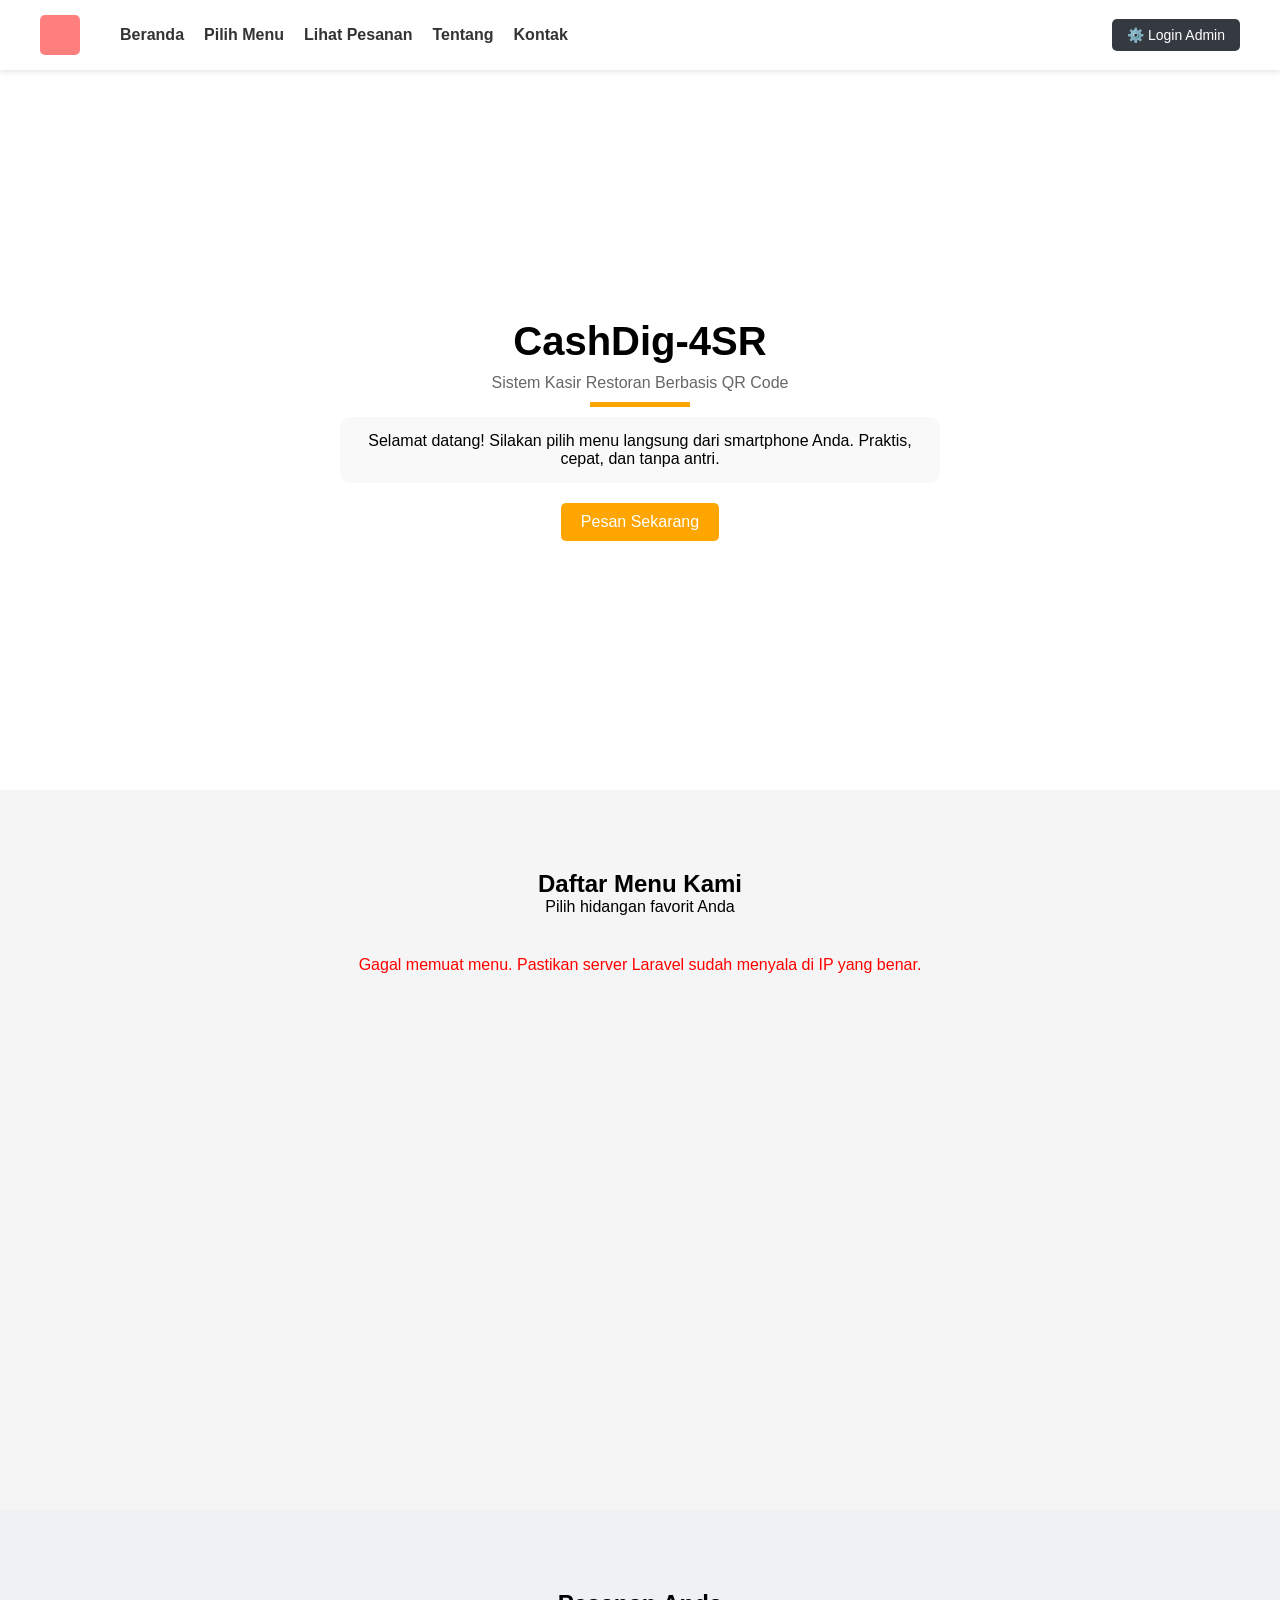
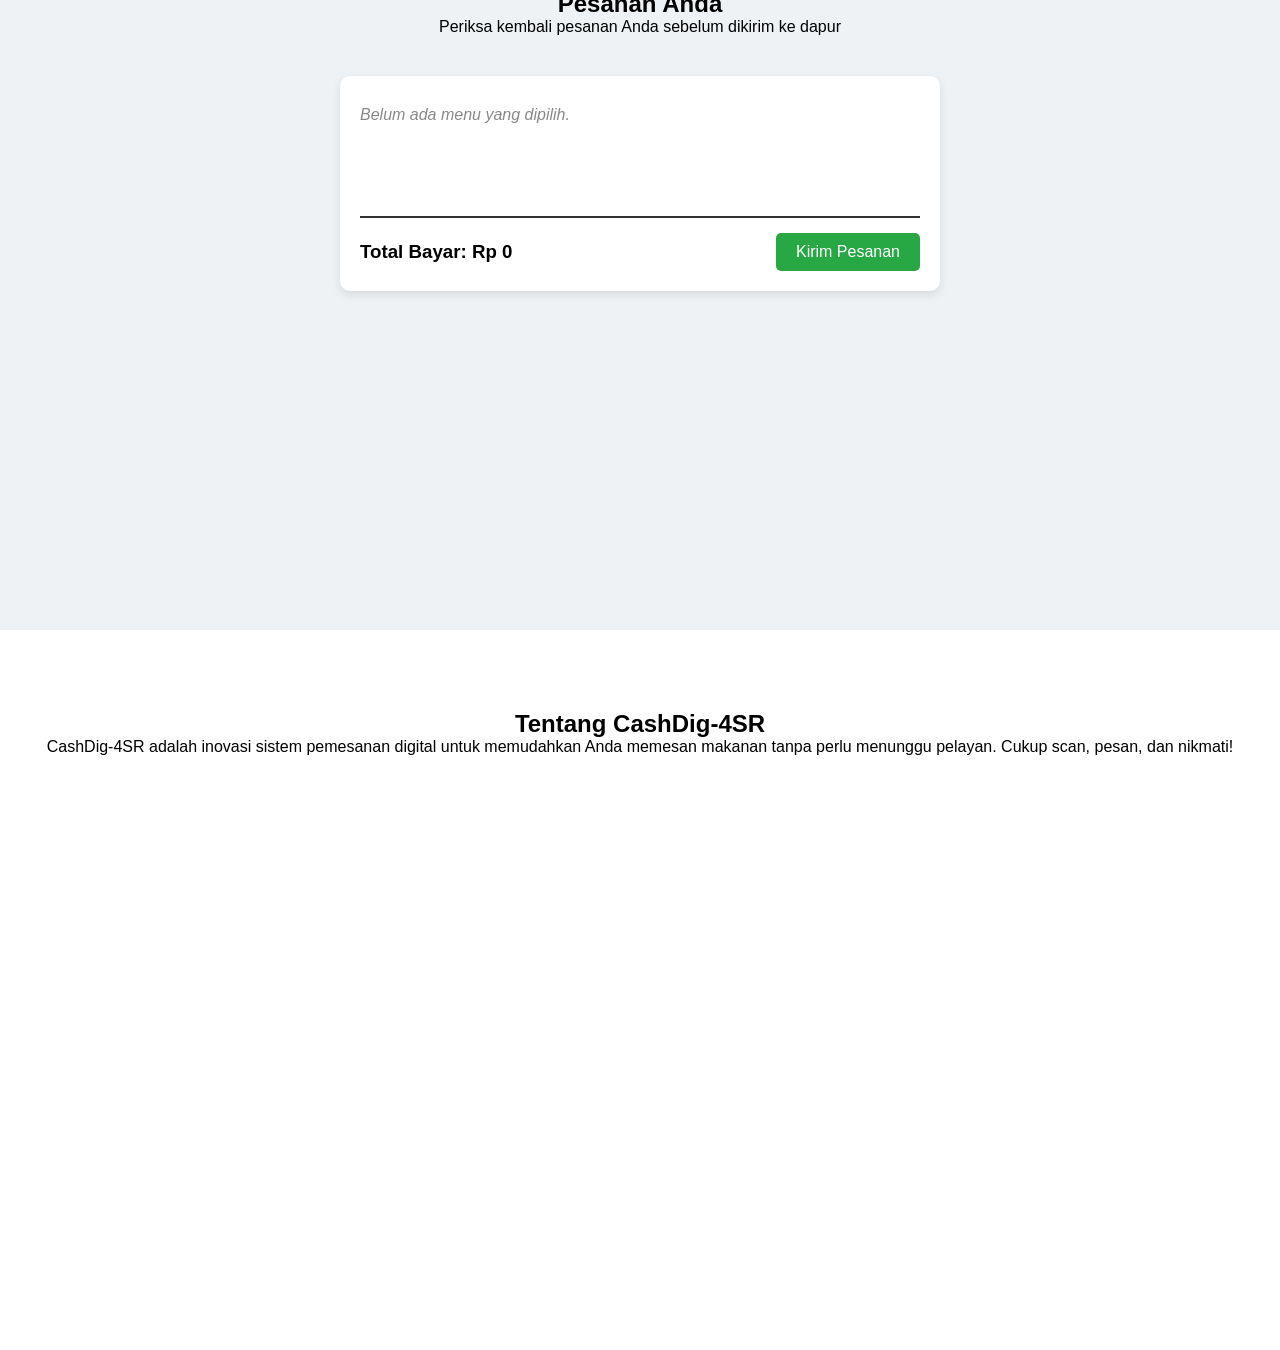
==== index.html @ 6134158d "first commit" ====
<!DOCTYPE html>
<html lang="id">
<head>
    <meta charset="UTF-8">
    <meta name="viewport" content="width=device-width, initial-scale=1.0">
    <title>CashDig-4SR - Pelanggan</title>
    <link rel="stylesheet" href="style.css">
</head>
<body>

    <nav class="navbar">
        <div class="logo"></div>
        
        <ul class="nav-links">
            <li><a href="#beranda" class="active">Beranda</a></li>
            <li><a href="#menu">Pilih Menu</a></li>
            <li><a href="#keranjang">Lihat Pesanan</a></li>
            <li><a href="#tentang">Tentang</a></li>
            <li><a href="tel:+6281234567890">Kontak</a></li> 
        </ul>

        <div class="admin-menu">
            <a href="admin.html" class="btn-admin">⚙️ Login Admin</a>
        </div>
    </nav>

    <section id="beranda" class="hero">
        <div class="content">
            <h1>CashDig-4SR</h1>
            <p class="subtitle">Sistem Kasir Restoran Berbasis QR Code</p>
            <div class="line"></div>
            <p class="desc">
                Selamat datang! Silakan pilih menu langsung dari smartphone Anda. Praktis, cepat, dan tanpa antri.
            </p>
            <a href="#menu" class="btn">Pesan Sekarang</a>
        </div>
    </section>

    <section id="menu" class="menu-section">
    <div class="section-title">
        <h2>Daftar Menu Kami</h2>
        <p>Pilih hidangan favorit Anda</p>
    </div>
    
    <div id="container-menu" class="menu-grid">
        <p style="text-align: center;">Sedang memuat menu...</p>
    </div>
</section>

    <section id="keranjang" class="cart-section">
        <div class="section-title">
            <h2>Pesanan Anda</h2>
            <p>Periksa kembali pesanan Anda sebelum dikirim ke dapur</p>
        </div>
        
        <div class="cart-container">
            <ul id="daftar-pesanan" class="cart-list">
                <li class="empty-cart">Belum ada menu yang dipilih.</li>
            </ul>
            
            <div class="cart-summary">
                <h3>Total Bayar: <span id="total-harga">Rp 0</span></h3>
                <button class="btn btn-checkout" onclick="kirimPesanan()">Kirim Pesanan</button>
            </div>
        </div>
    </section>

    <section id="tentang" class="about-section">
        <h2>Tentang CashDig-4SR</h2>
        <p>CashDig-4SR adalah inovasi sistem pemesanan digital untuk memudahkan Anda memesan makanan tanpa perlu menunggu pelayan. Cukup scan, pesan, dan nikmati!</p>
    </section>

    <script src="script.js"></script>
</body>
</html>
---- style.css ----
* {
    margin: 0;
    padding: 0;
    font-family: Arial, sans-serif;
    box-sizing: border-box;
}

html {
    scroll-behavior: smooth; /* Efek scroll halus saat klik menu navbar */
}

body {
    background: #f5f5f5;
}

/* ================= NAVBAR ================= */
.navbar {
    display: flex;
    justify-content: space-between;
    align-items: center;
    background: #fff;
    padding: 15px 40px;
    box-shadow: 0 2px 5px rgba(0,0,0,0.1);
    position: sticky;
    top: 0;
    z-index: 100;
}

.logo {
    width: 40px;
    height: 40px;
    background: #ff7f7f;
    border-radius: 5px;
}

.navbar ul {
    display: flex;
    list-style: none;
    gap: 20px;
}

.navbar a {
    text-decoration: none;
    color: #333;
    font-weight: bold;
}

.navbar a:hover {
    color: orange;
}

/* ================= SECTION UMUM ================= */
section {
    padding: 80px 40px;
    min-height: 80vh;
}

.section-title {
    text-align: center;
    margin-bottom: 40px;
}

/* ================= BERANDA ================= */
.hero {
    display: flex;
    align-items: center;
    justify-content: center;
    background-color: #fff;
}

.content {
    text-align: center;
    max-width: 600px;
}

.content h1 { font-size: 40px; margin-bottom: 10px; }
.subtitle { color: #666; margin-bottom: 10px; }
.line { width: 100px; height: 5px; background: orange; margin: 10px auto; }
.desc { background: #f9f9f9; padding: 15px; border-radius: 10px; margin-top: 10px; margin-bottom: 20px;}

.btn {
    padding: 10px 20px;
    border: none;
    background: orange;
    color: white;
    border-radius: 5px;
    cursor: pointer;
    text-decoration: none;
    display: inline-block;
    font-size: 16px;
}

/* ================= MENU PESANAN ================= */
.menu-grid {
    display: flex;
    justify-content: center;
    gap: 20px;
    flex-wrap: wrap;
}

.menu-card {
    background: white;
    padding: 20px;
    width: 220px;
    border-radius: 10px;
    text-align: center;
    box-shadow: 0 4px 8px rgba(0,0,0,0.1);
}

.menu-img {
    width: 100%;
    height: 120px;
    border-radius: 8px;
    margin-bottom: 15px;
}

.menu-card h3 { font-size: 18px; margin-bottom: 5px;}
.menu-card p { color: orange; font-weight: bold; margin-bottom: 15px; }

.btn-pesan {
    background: #28a745;
    color: white;
    border: none;
    padding: 8px 15px;
    border-radius: 5px;
    cursor: pointer;
    width: 100%;
}

/* ================= TENTANG ================= */
.about-section {
    background: #fff;
    text-align: center;
}

/* ================= ADMIN STYLES ================= */
.admin-body { background: #eef2f5; }
.login-container {
    background: white; width: 300px; margin: 100px auto; padding: 30px;
    border-radius: 10px; box-shadow: 0 4px 10px rgba(0,0,0,0.1); text-align: center;
}
.login-container input {
    width: 100%; padding: 10px; margin: 10px 0; border: 1px solid #ccc; border-radius: 5px;
}
.admin-nav { background: #343a40; color: white; }
.admin-content { padding: 40px; }
.admin-panel { background: white; padding: 20px; border-radius: 8px; box-shadow: 0 2px 5px rgba(0,0,0,0.1); }
.admin-table { width: 100%; border-collapse: collapse; margin-top: 15px; }
.admin-table th, .admin-table td { border: 1px solid #ddd; padding: 10px; text-align: left; }
.admin-table th { background-color: #f4f4f4; }
.badge { padding: 5px 10px; border-radius: 20px; font-size: 12px; color: white; }
.badge.pending { background: #ffc107; color: black;}
.badge.paid { background: #28a745; }
.btn-konfirmasi { background: #007bff; color: white; border: none; padding: 5px 10px; cursor: pointer; border-radius: 4px; }
.btn-danger { background: #dc3545; color: white; border: none; padding: 5px 10px; cursor: pointer; border-radius: 4px;}
.btn-add { background: #28a745; color: white; border: none; padding: 10px; cursor: pointer; border-radius: 4px;}
.mt-20 { margin-top: 20px; }
.mt-10 { margin-top: 10px; }

/* ================= PENYESUAIAN NAVBAR BARU ================= */
.navbar {
    display: flex;
    justify-content: space-between; /* Membagi ruang untuk 3 elemen: Logo, Menu, Admin */
    align-items: center;
}

.nav-links {
    display: flex;
    list-style: none;
    gap: 20px;
    /* Mendorong menu sedikit ke kiri agar berada di tengah-tengah antara logo dan tombol admin */
    margin-right: auto; 
    margin-left: 40px;
}

/* Gaya untuk Tombol Login Admin */
.btn-admin {
    background-color: #343a40; /* Warna gelap agar terlihat beda dari tombol pelanggan */
    color: white !important;
    padding: 8px 15px;
    border-radius: 5px;
    text-decoration: none;
    font-size: 14px;
    font-weight: normal !important;
    transition: 0.3s;
}

.btn-admin:hover {
    background-color: #555;
    color: orange !important;
}

/* ================= KERANJANG PESANAN ================= */
.cart-section {
    background-color: #eef2f5;
}

.cart-container {
    max-width: 600px;
    margin: 0 auto;
    background: white;
    padding: 20px;
    border-radius: 10px;
    box-shadow: 0 4px 10px rgba(0,0,0,0.1);
}

.cart-list {
    list-style: none;
    margin-bottom: 20px;
    min-height: 100px;
}

.cart-list li {
    display: flex;
    justify-content: space-between;
    align-items: center;
    padding: 10px 0;
    border-bottom: 1px solid #ddd;
    font-size: 16px;
}

.empty-cart {
    text-align: center;
    color: #888;
    font-style: italic;
    border: none !important;
}

.btn-hapus {
    background: #dc3545;
    color: white;
    border: none;
    padding: 5px 10px;
    border-radius: 4px;
    cursor: pointer;
    font-size: 12px;
}

.cart-summary {
    display: flex;
    justify-content: space-between;
    align-items: center;
    border-top: 2px solid #333;
    padding-top: 15px;
}

.btn-checkout {
    background: #28a745; /* Warna hijau */
}
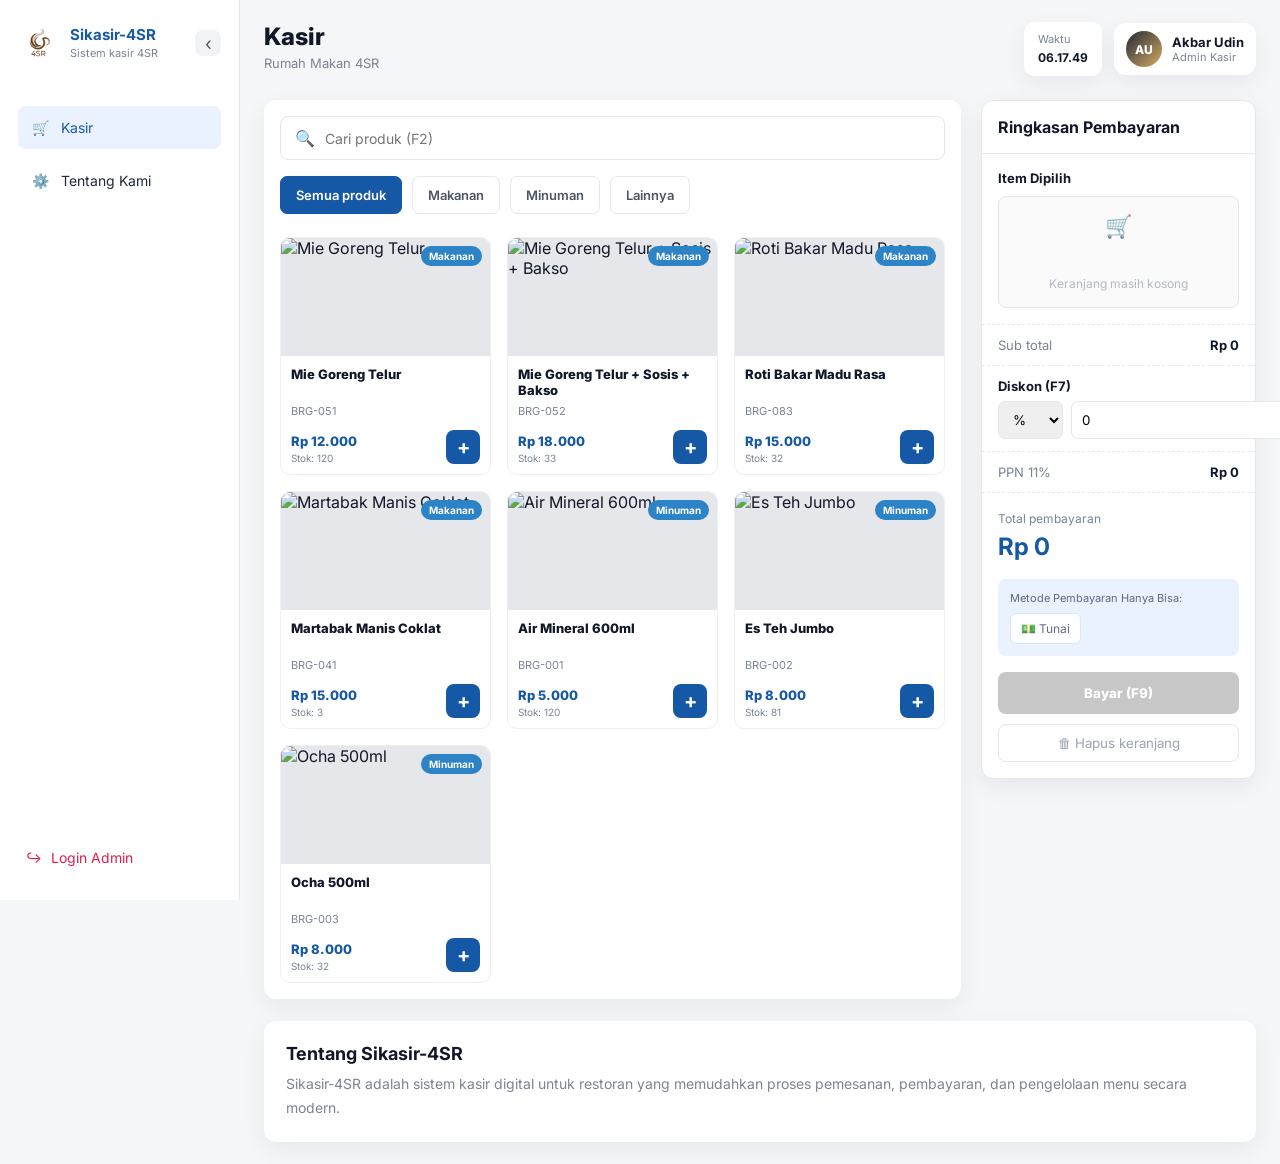
==== commit f4388af6: "push nih" ====
--- a/index.html
+++ b/index.html
@@ -3,72 +3,151 @@
 <head>
     <meta charset="UTF-8">
     <meta name="viewport" content="width=device-width, initial-scale=1.0">
-    <title>CashDig-4SR - Pelanggan</title>
+    <title>Sikasir-4SR - Kasir</title>
     <link rel="stylesheet" href="style.css">
 </head>
-<body>
+<body class="pos-body">
 
-    <nav class="navbar">
-        <div class="logo"></div>
-        
-        <ul class="nav-links">
-            <li><a href="#beranda" class="active">Beranda</a></li>
-            <li><a href="#menu">Pilih Menu</a></li>
-            <li><a href="#keranjang">Lihat Pesanan</a></li>
-            <li><a href="#tentang">Tentang</a></li>
-            <li><a href="tel:+6281234567890">Kontak</a></li> 
-        </ul>
+    <aside class="sidebar">
+        <div>
+            <div class="sidebar-brand">
+                <img src="logo-4sr.png" alt="Logo 4SR" class="brand-logo-img">
 
-        <div class="admin-menu">
-            <a href="admin.html" class="btn-admin">⚙️ Login Admin</a>
+                <div>
+                    <h3>Sikasir-4SR</h3>
+                    <p>Sistem kasir 4SR</p>
+                </div>
+
+                <button class="sidebar-toggle">‹</button>
+            </div>
+
+            <ul class="sidebar-menu">
+                <li>
+                    <a href="#kasir" class="active">
+                        <span>🛒</span>
+                        Kasir
+                    </a>
+                </li>
+                <li>
+                    <a href="#tentang">
+                        <span>⚙️</span>
+                        Tentang Kami
+                    </a>
+                </li>
+            </ul>
         </div>
-    </nav>
 
-    <section id="beranda" class="hero">
-        <div class="content">
-            <h1>CashDig-4SR</h1>
-            <p class="subtitle">Sistem Kasir Restoran Berbasis QR Code</p>
-            <div class="line"></div>
-            <p class="desc">
-                Selamat datang! Silakan pilih menu langsung dari smartphone Anda. Praktis, cepat, dan tanpa antri.
+        <a href="admin.html" class="logout-link">
+            <span>↪</span>
+            Login Admin
+        </a>
+    </aside>
+
+    <main class="main-content" id="kasir">
+        <header class="top-header">
+            <div>
+                <h1>Kasir</h1>
+                <p>Rumah Makan 4SR</p>
+            </div>
+
+            <div class="header-actions">
+                <div class="time-card">
+                    <span>Waktu</span>
+                    <strong id="jam-sekarang">--:--:--</strong>
+                </div>
+
+                <div class="user-card">
+                    <div class="avatar">AU</div>
+                    <div>
+                        <h4>Akbar Udin</h4>
+                        <p>Admin Kasir</p>
+                    </div>
+                </div>
+            </div>
+        </header>
+
+        <section class="pos-layout">
+            <div class="product-area">
+                <div class="search-box">
+                    <span>🔍</span>
+                    <input type="text" id="search-menu" placeholder="Cari produk (F2)">
+                </div>
+
+                <div class="category-tabs">
+                    <button class="category-btn active" onclick="filterKategori('semua', this)">Semua produk</button>
+                    <button class="category-btn" onclick="filterKategori('makanan', this)">Makanan</button>
+                    <button class="category-btn" onclick="filterKategori('minuman', this)">Minuman</button>
+                    <button class="category-btn" onclick="filterKategori('lainnya', this)">Lainnya</button>
+                </div>
+
+                <div id="container-menu" class="product-grid">
+                    <p class="loading-text">Sedang memuat menu...</p>
+                </div>
+            </div>
+
+            <aside class="payment-summary">
+                <h2>Ringkasan Pembayaran</h2>
+
+                <div class="summary-section">
+                    <h4>Item Dipilih</h4>
+
+                    <div id="empty-cart-box" class="empty-cart-box">
+                        <span>🛒</span>
+                        <p>Keranjang masih kosong</p>
+                    </div>
+
+                    <ul id="daftar-pesanan" class="cart-list"></ul>
+                </div>
+
+                <div class="summary-row">
+                    <span>Sub total</span>
+                    <strong id="subtotal-harga">Rp 0</strong>
+                </div>
+
+                <div class="discount-box">
+                    <label>Diskon (F7)</label>
+                    <div>
+                        <select id="tipe-diskon" onchange="updateTampilanKeranjang()">
+                            <option value="persen">%</option>
+                            <option value="rupiah">Rp</option>
+                        </select>
+                        <input type="number" id="nilai-diskon" value="0" min="0" oninput="updateTampilanKeranjang()">
+                    </div>
+                </div>
+
+                <div class="summary-row">
+                    <span>PPN 11%</span>
+                    <strong id="ppn-harga">Rp 0</strong>
+                </div>
+
+                <div class="total-box">
+                    <span>Total pembayaran</span>
+                    <strong id="total-harga">Rp 0</strong>
+                </div>
+
+                <div class="payment-method">
+                    <p>Metode Pembayaran Hanya Bisa:</p>
+                    <button>💵 Tunai</button>
+                </div>
+
+                <button class="pay-button" id="btn-bayar" onclick="kirimPesanan()" disabled>
+                    Bayar (F9)
+                </button>
+
+                <button class="clear-button" onclick="kosongkanKeranjang()">
+                    🗑 Hapus keranjang
+                </button>
+            </aside>
+        </section>
+
+        <section id="tentang" class="about-pos">
+            <h2>Tentang Sikasir-4SR</h2>
+            <p>
+                Sikasir-4SR adalah sistem kasir digital untuk restoran yang memudahkan proses pemesanan,
+                pembayaran, dan pengelolaan menu secara modern.
             </p>
-            <a href="#menu" class="btn">Pesan Sekarang</a>
-        </div>
-    </section>
-
-    <section id="menu" class="menu-section">
-    <div class="section-title">
-        <h2>Daftar Menu Kami</h2>
-        <p>Pilih hidangan favorit Anda</p>
-    </div>
-    
-    <div id="container-menu" class="menu-grid">
-        <p style="text-align: center;">Sedang memuat menu...</p>
-    </div>
-</section>
-
-    <section id="keranjang" class="cart-section">
-        <div class="section-title">
-            <h2>Pesanan Anda</h2>
-            <p>Periksa kembali pesanan Anda sebelum dikirim ke dapur</p>
-        </div>
-        
-        <div class="cart-container">
-            <ul id="daftar-pesanan" class="cart-list">
-                <li class="empty-cart">Belum ada menu yang dipilih.</li>
-            </ul>
-            
-            <div class="cart-summary">
-                <h3>Total Bayar: <span id="total-harga">Rp 0</span></h3>
-                <button class="btn btn-checkout" onclick="kirimPesanan()">Kirim Pesanan</button>
-            </div>
-        </div>
-    </section>
-
-    <section id="tentang" class="about-section">
-        <h2>Tentang CashDig-4SR</h2>
-        <p>CashDig-4SR adalah inovasi sistem pemesanan digital untuk memudahkan Anda memesan makanan tanpa perlu menunggu pelayan. Cukup scan, pesan, dan nikmati!</p>
-    </section>
+        </section>
+    </main>
 
     <script src="script.js"></script>
 </body>
--- a/style.css
+++ b/style.css
@@ -1,249 +1,822 @@
+@import url('https://fonts.googleapis.com/css2?family=Inter:wght@400;500;600;700;800&display=swap');
+
+:root {
+    --blue: #1559a6;
+    --blue-dark: #0f4583;
+    --blue-soft: #eaf2ff;
+    --bg: #f5f6f8;
+    --white: #ffffff;
+    --text: #111827;
+    --muted: #7b8494;
+    --border: #e5e7eb;
+    --danger: #e11d48;
+    --success: #16a34a;
+    --shadow: 0 8px 24px rgba(15, 23, 42, 0.06);
+    --radius: 12px;
+}
+
 * {
     margin: 0;
     padding: 0;
-    font-family: Arial, sans-serif;
     box-sizing: border-box;
-}
-
-html {
-    scroll-behavior: smooth; /* Efek scroll halus saat klik menu navbar */
+    font-family: 'Inter', sans-serif;
 }
 
 body {
-    background: #f5f5f5;
-}
-
-/* ================= NAVBAR ================= */
-.navbar {
+    background: var(--bg);
+    color: var(--text);
+}
+
+.pos-body,
+.admin-body {
+    display: flex;
+    min-height: 100vh;
+    background: var(--bg);
+}
+
+/* SIDEBAR */
+
+.sidebar {
+    width: 240px;
+    min-height: 100vh;
+    background: var(--white);
+    border-right: 1px solid var(--border);
+    padding: 22px 18px;
+    display: flex;
+    flex-direction: column;
+    justify-content: space-between;
+    position: fixed;
+    left: 0;
+    top: 0;
+}
+
+.sidebar-brand {
+    display: flex;
+    align-items: center;
+    gap: 10px;
+    position: relative;
+    margin-bottom: 42px;
+}
+
+.brand-logo-img {
+    width: 42px;
+    height: 42px;
+    object-fit: contain;
+    flex-shrink: 0;
+    display: block;
+}
+
+.login-brand-img {
+    width: 100px;
+    height: 100px;
+    object-fit: contain;
+}
+
+.sidebar-brand h3 {
+    font-size: 15px;
+    color: var(--blue);
+    line-height: 1.2;
+}
+
+.sidebar-brand p {
+    font-size: 11px;
+    color: var(--muted);
+    margin-top: 2px;
+}
+
+.sidebar-toggle {
+    margin-left: auto;
+    width: 26px;
+    height: 26px;
+    border: none;
+    border-radius: 8px;
+    background: #f1f3f6;
+    color: #555;
+    cursor: pointer;
+    font-size: 18px;
+}
+
+.sidebar-menu {
+    list-style: none;
+}
+
+.sidebar-menu li {
+    margin-bottom: 10px;
+}
+
+.sidebar-menu a {
+    text-decoration: none;
+    color: #1f2937;
+    display: flex;
+    align-items: center;
+    gap: 12px;
+    padding: 13px 14px;
+    border-radius: 8px;
+    font-size: 14px;
+    transition: 0.2s ease;
+}
+
+.sidebar-menu a:hover,
+.sidebar-menu a.active {
+    background: var(--blue-soft);
+    color: var(--blue);
+}
+
+.logout-link,
+.logout-button {
+    color: var(--danger);
+    text-decoration: none;
+    background: none;
+    border: none;
+    display: flex;
+    align-items: center;
+    gap: 9px;
+    font-size: 14px;
+    cursor: pointer;
+    padding: 12px 8px;
+}
+
+/* MAIN CONTENT */
+
+.main-content {
+    margin-left: 240px;
+    width: calc(100% - 240px);
+    padding: 22px 24px;
+}
+
+.top-header {
+    display: flex;
+    justify-content: space-between;
+    align-items: flex-start;
+    margin-bottom: 24px;
+}
+
+.top-header h1 {
+    font-size: 24px;
+    font-weight: 800;
+    margin-bottom: 4px;
+}
+
+.top-header p {
+    color: var(--muted);
+    font-size: 13px;
+}
+
+.header-actions {
+    display: flex;
+    align-items: center;
+    gap: 12px;
+}
+
+.time-card {
+    background: var(--white);
+    padding: 10px 14px;
+    border-radius: 10px;
+    box-shadow: var(--shadow);
+    min-width: 76px;
+}
+
+.time-card span {
+    display: block;
+    font-size: 11px;
+    color: var(--muted);
+}
+
+.time-card strong {
+    font-size: 12px;
+}
+
+.user-card {
+    background: var(--white);
+    padding: 8px 12px;
+    border-radius: 12px;
+    display: flex;
+    align-items: center;
+    gap: 10px;
+    box-shadow: var(--shadow);
+}
+
+.avatar {
+    width: 36px;
+    height: 36px;
+    border-radius: 50%;
+    background: linear-gradient(135deg, #1f2937, #d7aa62);
+    color: white;
+    display: grid;
+    place-items: center;
+    font-size: 12px;
+    font-weight: 800;
+}
+
+.user-card h4 {
+    font-size: 13px;
+}
+
+.user-card p {
+    font-size: 11px;
+}
+
+/* POS CONTENT */
+
+.pos-layout {
+    display: grid;
+    grid-template-columns: 1fr 275px;
+    gap: 20px;
+    align-items: start;
+}
+
+.product-area {
+    background: var(--white);
+    border-radius: 12px;
+    padding: 16px;
+    box-shadow: var(--shadow);
+}
+
+.search-box {
+    height: 44px;
+    border: 1px solid var(--border);
+    border-radius: 8px;
+    display: flex;
+    align-items: center;
+    gap: 10px;
+    padding: 0 14px;
+    margin-bottom: 16px;
+    background: white;
+}
+
+.search-box input {
+    border: none;
+    outline: none;
+    width: 100%;
+    font-size: 14px;
+}
+
+.category-tabs {
+    display: flex;
+    gap: 10px;
+    margin-bottom: 20px;
+    overflow-x: auto;
+    padding-bottom: 3px;
+}
+
+.category-btn {
+    border: 1px solid var(--border);
+    background: white;
+    padding: 10px 15px;
+    border-radius: 7px;
+    cursor: pointer;
+    color: #4b5563;
+    font-size: 13px;
+    font-weight: 600;
+    white-space: nowrap;
+}
+
+.category-btn.active,
+.category-btn:hover {
+    background: var(--blue);
+    border-color: var(--blue);
+    color: white;
+}
+
+.product-grid {
+    display: grid;
+    grid-template-columns: repeat(auto-fill, minmax(155px, 1fr));
+    gap: 16px;
+}
+
+.product-card {
+    background: white;
+    border: 1px solid #eef0f3;
+    border-radius: 10px;
+    overflow: hidden;
+    transition: 0.2s ease;
+}
+
+.product-card:hover {
+    box-shadow: 0 10px 22px rgba(15, 23, 42, 0.08);
+    transform: translateY(-2px);
+}
+
+.product-image {
+    height: 118px;
+    position: relative;
+    overflow: hidden;
+    background: #e5e7eb;
+}
+
+.product-image img {
+    width: 100%;
+    height: 100%;
+    object-fit: cover;
+}
+
+.product-badge {
+    position: absolute;
+    right: 8px;
+    top: 8px;
+    background: #2c83c5;
+    color: white;
+    padding: 4px 8px;
+    border-radius: 999px;
+    font-size: 10px;
+    font-weight: 700;
+}
+
+.product-info {
+    padding: 10px;
+}
+
+.product-info h3 {
+    font-size: 13px;
+    font-weight: 800;
+    min-height: 34px;
+    margin-bottom: 4px;
+}
+
+.product-code {
+    color: var(--muted);
+    font-size: 11px;
+    margin-bottom: 12px;
+}
+
+.product-bottom {
+    display: flex;
+    align-items: flex-end;
+    justify-content: space-between;
+    gap: 10px;
+}
+
+.product-price {
+    color: var(--blue);
+    font-weight: 800;
+    font-size: 13px;
+}
+
+.product-stock {
+    color: var(--muted);
+    font-size: 10px;
+    margin-top: 3px;
+}
+
+.add-button {
+    width: 34px;
+    height: 34px;
+    border: none;
+    background: var(--blue);
+    color: white;
+    border-radius: 8px;
+    cursor: pointer;
+    font-size: 20px;
+    font-weight: 700;
+}
+
+.add-button:hover {
+    background: var(--blue-dark);
+}
+
+.loading-text {
+    grid-column: 1 / -1;
+    text-align: center;
+    color: var(--muted);
+    padding: 30px 0;
+}
+
+/* PAYMENT SUMMARY */
+
+.payment-summary {
+    background: var(--white);
+    border-radius: 12px;
+    box-shadow: var(--shadow);
+    border: 1px solid var(--border);
+    position: sticky;
+    top: 22px;
+}
+
+.payment-summary h2 {
+    font-size: 16px;
+    padding: 16px;
+    border-bottom: 1px solid var(--border);
+}
+
+.summary-section {
+    padding: 16px;
+}
+
+.summary-section h4 {
+    font-size: 13px;
+    margin-bottom: 10px;
+}
+
+.empty-cart-box {
+    height: 112px;
+    border: 1px solid var(--border);
+    background: #fafafa;
+    border-radius: 8px;
+    display: grid;
+    place-items: center;
+    text-align: center;
+    color: #b4bac4;
+    font-size: 12px;
+}
+
+.empty-cart-box span {
+    display: block;
+    font-size: 22px;
+    margin-bottom: 4px;
+}
+
+.cart-list {
+    list-style: none;
+    display: none;
+}
+
+.cart-list.active {
+    display: block;
+}
+
+.cart-list li {
+    padding: 10px 0;
+    border-bottom: 1px dashed var(--border);
+    display: grid;
+    grid-template-columns: 1fr auto;
+    gap: 8px;
+    font-size: 12px;
+}
+
+.cart-item-name {
+    font-weight: 700;
+}
+
+.cart-item-price {
+    color: var(--blue);
+    font-weight: 800;
+}
+
+.btn-hapus {
+    border: none;
+    background: #fee2e2;
+    color: var(--danger);
+    padding: 5px 8px;
+    border-radius: 6px;
+    cursor: pointer;
+    margin-top: 5px;
+    font-size: 11px;
+}
+
+.summary-row {
+    padding: 12px 16px;
+    border-top: 1px dashed var(--border);
     display: flex;
     justify-content: space-between;
     align-items: center;
-    background: #fff;
-    padding: 15px 40px;
-    box-shadow: 0 2px 5px rgba(0,0,0,0.1);
-    position: sticky;
-    top: 0;
-    z-index: 100;
-}
-
-.logo {
-    width: 40px;
-    height: 40px;
-    background: #ff7f7f;
-    border-radius: 5px;
-}
-
-.navbar ul {
-    display: flex;
-    list-style: none;
-    gap: 20px;
-}
-
-.navbar a {
-    text-decoration: none;
-    color: #333;
-    font-weight: bold;
-}
-
-.navbar a:hover {
-    color: orange;
-}
-
-/* ================= SECTION UMUM ================= */
-section {
-    padding: 80px 40px;
-    min-height: 80vh;
-}
-
-.section-title {
+    font-size: 13px;
+}
+
+.summary-row span {
+    color: var(--muted);
+}
+
+.discount-box {
+    padding: 12px 16px;
+    border-top: 1px dashed var(--border);
+}
+
+.discount-box label {
+    display: block;
+    font-size: 13px;
+    font-weight: 700;
+    margin-bottom: 7px;
+}
+
+.discount-box div {
+    display: grid;
+    grid-template-columns: 65px 1fr;
+    gap: 8px;
+}
+
+.discount-box select,
+.discount-box input {
+    height: 38px;
+    border: 1px solid var(--border);
+    border-radius: 7px;
+    padding: 0 10px;
+    outline: none;
+}
+
+.total-box {
+    padding: 18px 16px;
+    border-top: 1px dashed var(--border);
+}
+
+.total-box span {
+    display: block;
+    color: var(--muted);
+    font-size: 12px;
+    margin-bottom: 6px;
+}
+
+.total-box strong {
+    color: var(--blue);
+    font-size: 24px;
+}
+
+.payment-method {
+    margin: 0 16px 16px;
+    background: var(--blue-soft);
+    border-radius: 8px;
+    padding: 12px;
+}
+
+.payment-method p {
+    color: #5b6b80;
+    font-size: 11px;
+    margin-bottom: 8px;
+}
+
+.payment-method button {
+    border: 1px solid #d8e7ff;
+    background: white;
+    border-radius: 6px;
+    padding: 7px 10px;
+    color: #607084;
+    font-size: 12px;
+}
+
+.pay-button {
+    width: calc(100% - 32px);
+    margin: 0 16px 10px;
+    height: 42px;
+    border: none;
+    border-radius: 8px;
+    background: var(--blue);
+    color: white;
+    font-weight: 800;
+    cursor: pointer;
+}
+
+.pay-button:disabled {
+    background: #c7c7c7;
+    cursor: not-allowed;
+}
+
+.clear-button {
+    width: calc(100% - 32px);
+    margin: 0 16px 16px;
+    height: 38px;
+    border: 1px solid var(--border);
+    border-radius: 8px;
+    background: white;
+    color: #9ca3af;
+    cursor: pointer;
+}
+
+/* ABOUT */
+
+.about-pos {
+    margin-top: 22px;
+    background: var(--white);
+    border-radius: 12px;
+    box-shadow: var(--shadow);
+    padding: 22px;
+}
+
+.about-pos h2 {
+    font-size: 18px;
+    margin-bottom: 8px;
+}
+
+.about-pos p {
+    color: var(--muted);
+    font-size: 14px;
+    line-height: 1.7;
+}
+
+/* ADMIN */
+
+.login-container {
+    width: min(92%, 400px);
+    margin: 90px auto;
+    padding: 34px;
+    background: white;
+    border-radius: 16px;
+    box-shadow: var(--shadow);
     text-align: center;
-    margin-bottom: 40px;
-}
-
-/* ================= BERANDA ================= */
-.hero {
-    display: flex;
-    align-items: center;
+}
+
+.login-logo {
+    display: flex;
     justify-content: center;
-    background-color: #fff;
-}
-
-.content {
-    text-align: center;
-    max-width: 600px;
-}
-
-.content h1 { font-size: 40px; margin-bottom: 10px; }
-.subtitle { color: #666; margin-bottom: 10px; }
-.line { width: 100px; height: 5px; background: orange; margin: 10px auto; }
-.desc { background: #f9f9f9; padding: 15px; border-radius: 10px; margin-top: 10px; margin-bottom: 20px;}
-
-.btn {
-    padding: 10px 20px;
+    margin-bottom: 16px;
+}
+
+.login-container h2 {
+    margin-bottom: 6px;
+}
+
+.login-subtitle {
+    color: var(--muted);
+    font-size: 13px;
+    margin-bottom: 22px;
+}
+
+.login-container input {
+    width: 100%;
+    height: 42px;
+    border: 1px solid var(--border);
+    border-radius: 8px;
+    margin-bottom: 12px;
+    padding: 0 12px;
+    outline: none;
+}
+
+.login-container input:focus {
+    border-color: var(--blue);
+}
+
+.login-error {
+    color: var(--danger);
+    display: none;
+    margin-top: 12px;
+    font-size: 13px;
+}
+
+.primary-button,
+.danger-button,
+.btn-konfirmasi {
     border: none;
-    background: orange;
+    padding: 10px 14px;
+    border-radius: 8px;
+    font-weight: 700;
+    cursor: pointer;
+}
+
+.primary-button {
+    background: var(--blue);
     color: white;
-    border-radius: 5px;
-    cursor: pointer;
-    text-decoration: none;
-    display: inline-block;
-    font-size: 16px;
-}
-
-/* ================= MENU PESANAN ================= */
-.menu-grid {
-    display: flex;
-    justify-content: center;
-    gap: 20px;
-    flex-wrap: wrap;
-}
-
-.menu-card {
+}
+
+.primary-button.full {
+    width: 100%;
+}
+
+.danger-button {
+    background: var(--danger);
+    color: white;
+}
+
+.btn-konfirmasi {
+    background: var(--success);
+    color: white;
+}
+
+.admin-panel {
     background: white;
+    border-radius: 12px;
+    box-shadow: var(--shadow);
     padding: 20px;
-    width: 220px;
-    border-radius: 10px;
-    text-align: center;
-    box-shadow: 0 4px 8px rgba(0,0,0,0.1);
-}
-
-.menu-img {
-    width: 100%;
-    height: 120px;
-    border-radius: 8px;
-    margin-bottom: 15px;
-}
-
-.menu-card h3 { font-size: 18px; margin-bottom: 5px;}
-.menu-card p { color: orange; font-weight: bold; margin-bottom: 15px; }
-
-.btn-pesan {
-    background: #28a745;
-    color: white;
-    border: none;
-    padding: 8px 15px;
-    border-radius: 5px;
-    cursor: pointer;
-    width: 100%;
-}
-
-/* ================= TENTANG ================= */
-.about-section {
-    background: #fff;
-    text-align: center;
-}
-
-/* ================= ADMIN STYLES ================= */
-.admin-body { background: #eef2f5; }
-.login-container {
-    background: white; width: 300px; margin: 100px auto; padding: 30px;
-    border-radius: 10px; box-shadow: 0 4px 10px rgba(0,0,0,0.1); text-align: center;
-}
-.login-container input {
-    width: 100%; padding: 10px; margin: 10px 0; border: 1px solid #ccc; border-radius: 5px;
-}
-.admin-nav { background: #343a40; color: white; }
-.admin-content { padding: 40px; }
-.admin-panel { background: white; padding: 20px; border-radius: 8px; box-shadow: 0 2px 5px rgba(0,0,0,0.1); }
-.admin-table { width: 100%; border-collapse: collapse; margin-top: 15px; }
-.admin-table th, .admin-table td { border: 1px solid #ddd; padding: 10px; text-align: left; }
-.admin-table th { background-color: #f4f4f4; }
-.badge { padding: 5px 10px; border-radius: 20px; font-size: 12px; color: white; }
-.badge.pending { background: #ffc107; color: black;}
-.badge.paid { background: #28a745; }
-.btn-konfirmasi { background: #007bff; color: white; border: none; padding: 5px 10px; cursor: pointer; border-radius: 4px; }
-.btn-danger { background: #dc3545; color: white; border: none; padding: 5px 10px; cursor: pointer; border-radius: 4px;}
-.btn-add { background: #28a745; color: white; border: none; padding: 10px; cursor: pointer; border-radius: 4px;}
-.mt-20 { margin-top: 20px; }
-.mt-10 { margin-top: 10px; }
-
-/* ================= PENYESUAIAN NAVBAR BARU ================= */
-.navbar {
-    display: flex;
-    justify-content: space-between; /* Membagi ruang untuk 3 elemen: Logo, Menu, Admin */
-    align-items: center;
-}
-
-.nav-links {
-    display: flex;
-    list-style: none;
-    gap: 20px;
-    /* Mendorong menu sedikit ke kiri agar berada di tengah-tengah antara logo dan tombol admin */
-    margin-right: auto; 
-    margin-left: 40px;
-}
-
-/* Gaya untuk Tombol Login Admin */
-.btn-admin {
-    background-color: #343a40; /* Warna gelap agar terlihat beda dari tombol pelanggan */
-    color: white !important;
-    padding: 8px 15px;
-    border-radius: 5px;
-    text-decoration: none;
-    font-size: 14px;
-    font-weight: normal !important;
-    transition: 0.3s;
-}
-
-.btn-admin:hover {
-    background-color: #555;
-    color: orange !important;
-}
-
-/* ================= KERANJANG PESANAN ================= */
-.cart-section {
-    background-color: #eef2f5;
-}
-
-.cart-container {
-    max-width: 600px;
-    margin: 0 auto;
-    background: white;
-    padding: 20px;
-    border-radius: 10px;
-    box-shadow: 0 4px 10px rgba(0,0,0,0.1);
-}
-
-.cart-list {
-    list-style: none;
-    margin-bottom: 20px;
-    min-height: 100px;
-}
-
-.cart-list li {
+    margin-bottom: 22px;
+}
+
+.panel-header {
     display: flex;
     justify-content: space-between;
     align-items: center;
-    padding: 10px 0;
-    border-bottom: 1px solid #ddd;
-    font-size: 16px;
-}
-
-.empty-cart {
-    text-align: center;
-    color: #888;
-    font-style: italic;
-    border: none !important;
-}
-
-.btn-hapus {
-    background: #dc3545;
-    color: white;
-    border: none;
+    gap: 16px;
+    margin-bottom: 16px;
+}
+
+.panel-header h2 {
+    font-size: 18px;
+}
+
+.panel-header p {
+    color: var(--muted);
+    font-size: 13px;
+    margin-top: 4px;
+}
+
+.table-wrapper {
+    overflow-x: auto;
+}
+
+.admin-table {
+    width: 100%;
+    border-collapse: collapse;
+}
+
+.admin-table th,
+.admin-table td {
+    padding: 14px 12px;
+    text-align: left;
+    border-bottom: 1px solid var(--border);
+    font-size: 13px;
+}
+
+.admin-table th {
+    background: #f8fafc;
+    font-weight: 800;
+}
+
+.table-empty {
+    text-align: center !important;
+    color: var(--muted);
+}
+
+.badge {
+    display: inline-block;
     padding: 5px 10px;
-    border-radius: 4px;
-    cursor: pointer;
-    font-size: 12px;
-}
-
-.cart-summary {
-    display: flex;
-    justify-content: space-between;
-    align-items: center;
-    border-top: 2px solid #333;
-    padding-top: 15px;
-}
-
-.btn-checkout {
-    background: #28a745; /* Warna hijau */
+    border-radius: 999px;
+    font-size: 11px;
+    font-weight: 800;
+}
+
+.badge.pending {
+    background: #fef3c7;
+    color: #92400e;
+}
+
+.badge.completed,
+.badge.paid {
+    background: #dcfce7;
+    color: #166534;
+}
+
+/* RESPONSIVE */
+
+@media (max-width: 1100px) {
+    .pos-layout {
+        grid-template-columns: 1fr;
+    }
+
+    .payment-summary {
+        position: static;
+    }
+}
+
+@media (max-width: 820px) {
+    .pos-body,
+    .admin-body {
+        display: block;
+    }
+
+    .sidebar {
+        position: static;
+        width: 100%;
+        min-height: auto;
+        flex-direction: row;
+        align-items: center;
+        padding: 14px;
+    }
+
+    .sidebar-brand {
+        margin-bottom: 0;
+    }
+
+    .sidebar-menu {
+        display: none;
+    }
+
+    .main-content {
+        margin-left: 0;
+        width: 100%;
+        padding: 16px;
+    }
+
+    .top-header {
+        flex-direction: column;
+        gap: 14px;
+    }
+
+    .header-actions {
+        width: 100%;
+        justify-content: space-between;
+    }
+
+    .product-grid {
+        grid-template-columns: repeat(auto-fill, minmax(140px, 1fr));
+    }
+}
+
+@media (max-width: 520px) {
+    .product-grid {
+        grid-template-columns: repeat(2, 1fr);
+    }
+
+    .product-image {
+        height: 95px;
+    }
+
+    .header-actions {
+        flex-direction: column;
+        align-items: stretch;
+    }
+
+    .user-card,
+    .time-card {
+        width: 100%;
+    }
+
+    .payment-summary {
+        width: 100%;
+    }
 }
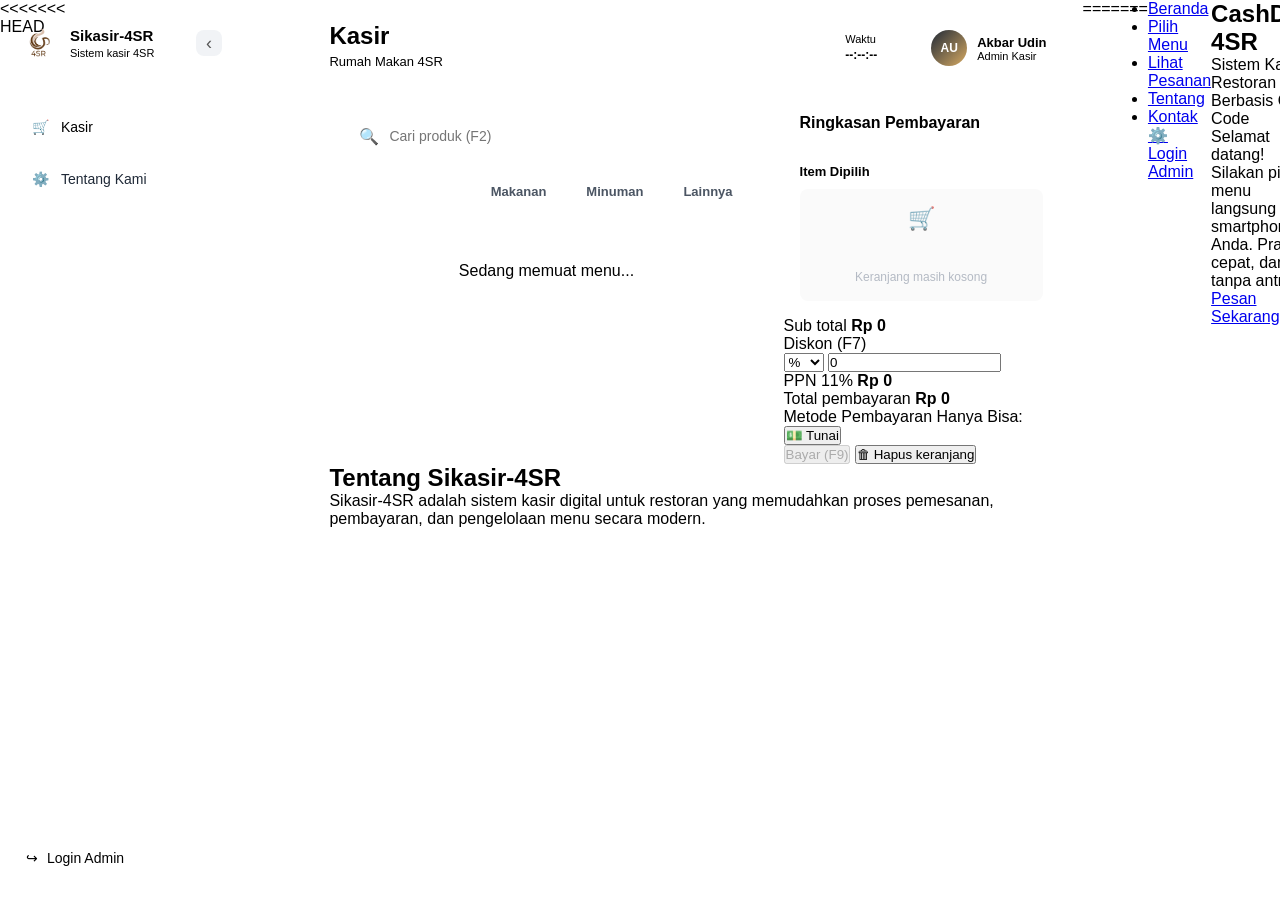
==== commit fd677669: "Resolve merge conflict" ====
--- a/index.html
+++ b/index.html
@@ -3,6 +3,7 @@
 <head>
     <meta charset="UTF-8">
     <meta name="viewport" content="width=device-width, initial-scale=1.0">
+<<<<<<< HEAD
     <title>Sikasir-4SR - Kasir</title>
     <link rel="stylesheet" href="style.css">
 </head>
@@ -148,6 +149,74 @@
             </p>
         </section>
     </main>
+=======
+    <title>CashDig-4SR - Pelanggan</title>
+    <link rel="stylesheet" href="style.css">
+</head>
+<body>
+
+    <nav class="navbar">
+        <div class="logo"></div>
+        
+        <ul class="nav-links">
+            <li><a href="#beranda" class="active">Beranda</a></li>
+            <li><a href="#menu">Pilih Menu</a></li>
+            <li><a href="#keranjang">Lihat Pesanan</a></li>
+            <li><a href="#tentang">Tentang</a></li>
+            <li><a href="tel:+6281234567890">Kontak</a></li> 
+        </ul>
+
+        <div class="admin-menu">
+            <a href="admin.html" class="btn-admin">⚙️ Login Admin</a>
+        </div>
+    </nav>
+
+    <section id="beranda" class="hero">
+        <div class="content">
+            <h1>CashDig-4SR</h1>
+            <p class="subtitle">Sistem Kasir Restoran Berbasis QR Code</p>
+            <div class="line"></div>
+            <p class="desc">
+                Selamat datang! Silakan pilih menu langsung dari smartphone Anda. Praktis, cepat, dan tanpa antri.
+            </p>
+            <a href="#menu" class="btn">Pesan Sekarang</a>
+        </div>
+    </section>
+
+    <section id="menu" class="menu-section">
+    <div class="section-title">
+        <h2>Daftar Menu Kami</h2>
+        <p>Pilih hidangan favorit Anda</p>
+    </div>
+    
+    <div id="container-menu" class="menu-grid">
+        <p style="text-align: center;">Sedang memuat menu...</p>
+    </div>
+</section>
+
+    <section id="keranjang" class="cart-section">
+        <div class="section-title">
+            <h2>Pesanan Anda</h2>
+            <p>Periksa kembali pesanan Anda sebelum dikirim ke dapur</p>
+        </div>
+        
+        <div class="cart-container">
+            <ul id="daftar-pesanan" class="cart-list">
+                <li class="empty-cart">Belum ada menu yang dipilih.</li>
+            </ul>
+            
+            <div class="cart-summary">
+                <h3>Total Bayar: <span id="total-harga">Rp 0</span></h3>
+                <button class="btn btn-checkout" onclick="kirimPesanan()">Kirim Pesanan</button>
+            </div>
+        </div>
+    </section>
+
+    <section id="tentang" class="about-section">
+        <h2>Tentang CashDig-4SR</h2>
+        <p>CashDig-4SR adalah inovasi sistem pemesanan digital untuk memudahkan Anda memesan makanan tanpa perlu menunggu pelayan. Cukup scan, pesan, dan nikmati!</p>
+    </section>
+>>>>>>> ade37d8d420336379f588c795557fd83a4813b41
 
     <script src="script.js"></script>
 </body>
--- a/style.css
+++ b/style.css
@@ -1,3 +1,4 @@
+<<<<<<< HEAD
 @import url('https://fonts.googleapis.com/css2?family=Inter:wght@400;500;600;700;800&display=swap');
 
 :root {
@@ -423,10 +424,217 @@
     display: block;
     font-size: 22px;
     margin-bottom: 4px;
+=======
+* {
+    margin: 0;
+    padding: 0;
+    font-family: Arial, sans-serif;
+    box-sizing: border-box;
+}
+
+html {
+    scroll-behavior: smooth; /* Efek scroll halus saat klik menu navbar */
+}
+
+body {
+    background: #f5f5f5;
+}
+
+/* ================= NAVBAR ================= */
+.navbar {
+    display: flex;
+    justify-content: space-between;
+    align-items: center;
+    background: #fff;
+    padding: 15px 40px;
+    box-shadow: 0 2px 5px rgba(0,0,0,0.1);
+    position: sticky;
+    top: 0;
+    z-index: 100;
+}
+
+.logo {
+    width: 40px;
+    height: 40px;
+    background: #ff7f7f;
+    border-radius: 5px;
+}
+
+.navbar ul {
+    display: flex;
+    list-style: none;
+    gap: 20px;
+}
+
+.navbar a {
+    text-decoration: none;
+    color: #333;
+    font-weight: bold;
+}
+
+.navbar a:hover {
+    color: orange;
+}
+
+/* ================= SECTION UMUM ================= */
+section {
+    padding: 80px 40px;
+    min-height: 80vh;
+}
+
+.section-title {
+    text-align: center;
+    margin-bottom: 40px;
+}
+
+/* ================= BERANDA ================= */
+.hero {
+    display: flex;
+    align-items: center;
+    justify-content: center;
+    background-color: #fff;
+}
+
+.content {
+    text-align: center;
+    max-width: 600px;
+}
+
+.content h1 { font-size: 40px; margin-bottom: 10px; }
+.subtitle { color: #666; margin-bottom: 10px; }
+.line { width: 100px; height: 5px; background: orange; margin: 10px auto; }
+.desc { background: #f9f9f9; padding: 15px; border-radius: 10px; margin-top: 10px; margin-bottom: 20px;}
+
+.btn {
+    padding: 10px 20px;
+    border: none;
+    background: orange;
+    color: white;
+    border-radius: 5px;
+    cursor: pointer;
+    text-decoration: none;
+    display: inline-block;
+    font-size: 16px;
+}
+
+/* ================= MENU PESANAN ================= */
+.menu-grid {
+    display: flex;
+    justify-content: center;
+    gap: 20px;
+    flex-wrap: wrap;
+}
+
+.menu-card {
+    background: white;
+    padding: 20px;
+    width: 220px;
+    border-radius: 10px;
+    text-align: center;
+    box-shadow: 0 4px 8px rgba(0,0,0,0.1);
+}
+
+.menu-img {
+    width: 100%;
+    height: 120px;
+    border-radius: 8px;
+    margin-bottom: 15px;
+}
+
+.menu-card h3 { font-size: 18px; margin-bottom: 5px;}
+.menu-card p { color: orange; font-weight: bold; margin-bottom: 15px; }
+
+.btn-pesan {
+    background: #28a745;
+    color: white;
+    border: none;
+    padding: 8px 15px;
+    border-radius: 5px;
+    cursor: pointer;
+    width: 100%;
+}
+
+/* ================= TENTANG ================= */
+.about-section {
+    background: #fff;
+    text-align: center;
+}
+
+/* ================= ADMIN STYLES ================= */
+.admin-body { background: #eef2f5; }
+.login-container {
+    background: white; width: 300px; margin: 100px auto; padding: 30px;
+    border-radius: 10px; box-shadow: 0 4px 10px rgba(0,0,0,0.1); text-align: center;
+}
+.login-container input {
+    width: 100%; padding: 10px; margin: 10px 0; border: 1px solid #ccc; border-radius: 5px;
+}
+.admin-nav { background: #343a40; color: white; }
+.admin-content { padding: 40px; }
+.admin-panel { background: white; padding: 20px; border-radius: 8px; box-shadow: 0 2px 5px rgba(0,0,0,0.1); }
+.admin-table { width: 100%; border-collapse: collapse; margin-top: 15px; }
+.admin-table th, .admin-table td { border: 1px solid #ddd; padding: 10px; text-align: left; }
+.admin-table th { background-color: #f4f4f4; }
+.badge { padding: 5px 10px; border-radius: 20px; font-size: 12px; color: white; }
+.badge.pending { background: #ffc107; color: black;}
+.badge.paid { background: #28a745; }
+.btn-konfirmasi { background: #007bff; color: white; border: none; padding: 5px 10px; cursor: pointer; border-radius: 4px; }
+.btn-danger { background: #dc3545; color: white; border: none; padding: 5px 10px; cursor: pointer; border-radius: 4px;}
+.btn-add { background: #28a745; color: white; border: none; padding: 10px; cursor: pointer; border-radius: 4px;}
+.mt-20 { margin-top: 20px; }
+.mt-10 { margin-top: 10px; }
+
+/* ================= PENYESUAIAN NAVBAR BARU ================= */
+.navbar {
+    display: flex;
+    justify-content: space-between; /* Membagi ruang untuk 3 elemen: Logo, Menu, Admin */
+    align-items: center;
+}
+
+.nav-links {
+    display: flex;
+    list-style: none;
+    gap: 20px;
+    /* Mendorong menu sedikit ke kiri agar berada di tengah-tengah antara logo dan tombol admin */
+    margin-right: auto; 
+    margin-left: 40px;
+}
+
+/* Gaya untuk Tombol Login Admin */
+.btn-admin {
+    background-color: #343a40; /* Warna gelap agar terlihat beda dari tombol pelanggan */
+    color: white !important;
+    padding: 8px 15px;
+    border-radius: 5px;
+    text-decoration: none;
+    font-size: 14px;
+    font-weight: normal !important;
+    transition: 0.3s;
+}
+
+.btn-admin:hover {
+    background-color: #555;
+    color: orange !important;
+}
+
+/* ================= KERANJANG PESANAN ================= */
+.cart-section {
+    background-color: #eef2f5;
+}
+
+.cart-container {
+    max-width: 600px;
+    margin: 0 auto;
+    background: white;
+    padding: 20px;
+    border-radius: 10px;
+    box-shadow: 0 4px 10px rgba(0,0,0,0.1);
+>>>>>>> ade37d8d420336379f588c795557fd83a4813b41
 }
 
 .cart-list {
     list-style: none;
+<<<<<<< HEAD
     display: none;
 }
 
@@ -819,4 +1027,46 @@
     .payment-summary {
         width: 100%;
     }
+=======
+    margin-bottom: 20px;
+    min-height: 100px;
+}
+
+.cart-list li {
+    display: flex;
+    justify-content: space-between;
+    align-items: center;
+    padding: 10px 0;
+    border-bottom: 1px solid #ddd;
+    font-size: 16px;
+}
+
+.empty-cart {
+    text-align: center;
+    color: #888;
+    font-style: italic;
+    border: none !important;
+}
+
+.btn-hapus {
+    background: #dc3545;
+    color: white;
+    border: none;
+    padding: 5px 10px;
+    border-radius: 4px;
+    cursor: pointer;
+    font-size: 12px;
+}
+
+.cart-summary {
+    display: flex;
+    justify-content: space-between;
+    align-items: center;
+    border-top: 2px solid #333;
+    padding-top: 15px;
+}
+
+.btn-checkout {
+    background: #28a745; /* Warna hijau */
+>>>>>>> ade37d8d420336379f588c795557fd83a4813b41
 }
--- a/style.css
+++ b/style.css
@@ -1,3 +1,4 @@
+<<<<<<< HEAD
 @import url('https://fonts.googleapis.com/css2?family=Inter:wght@400;500;600;700;800&display=swap');
 
 :root {
@@ -423,10 +424,217 @@
     display: block;
     font-size: 22px;
     margin-bottom: 4px;
+=======
+* {
+    margin: 0;
+    padding: 0;
+    font-family: Arial, sans-serif;
+    box-sizing: border-box;
+}
+
+html {
+    scroll-behavior: smooth; /* Efek scroll halus saat klik menu navbar */
+}
+
+body {
+    background: #f5f5f5;
+}
+
+/* ================= NAVBAR ================= */
+.navbar {
+    display: flex;
+    justify-content: space-between;
+    align-items: center;
+    background: #fff;
+    padding: 15px 40px;
+    box-shadow: 0 2px 5px rgba(0,0,0,0.1);
+    position: sticky;
+    top: 0;
+    z-index: 100;
+}
+
+.logo {
+    width: 40px;
+    height: 40px;
+    background: #ff7f7f;
+    border-radius: 5px;
+}
+
+.navbar ul {
+    display: flex;
+    list-style: none;
+    gap: 20px;
+}
+
+.navbar a {
+    text-decoration: none;
+    color: #333;
+    font-weight: bold;
+}
+
+.navbar a:hover {
+    color: orange;
+}
+
+/* ================= SECTION UMUM ================= */
+section {
+    padding: 80px 40px;
+    min-height: 80vh;
+}
+
+.section-title {
+    text-align: center;
+    margin-bottom: 40px;
+}
+
+/* ================= BERANDA ================= */
+.hero {
+    display: flex;
+    align-items: center;
+    justify-content: center;
+    background-color: #fff;
+}
+
+.content {
+    text-align: center;
+    max-width: 600px;
+}
+
+.content h1 { font-size: 40px; margin-bottom: 10px; }
+.subtitle { color: #666; margin-bottom: 10px; }
+.line { width: 100px; height: 5px; background: orange; margin: 10px auto; }
+.desc { background: #f9f9f9; padding: 15px; border-radius: 10px; margin-top: 10px; margin-bottom: 20px;}
+
+.btn {
+    padding: 10px 20px;
+    border: none;
+    background: orange;
+    color: white;
+    border-radius: 5px;
+    cursor: pointer;
+    text-decoration: none;
+    display: inline-block;
+    font-size: 16px;
+}
+
+/* ================= MENU PESANAN ================= */
+.menu-grid {
+    display: flex;
+    justify-content: center;
+    gap: 20px;
+    flex-wrap: wrap;
+}
+
+.menu-card {
+    background: white;
+    padding: 20px;
+    width: 220px;
+    border-radius: 10px;
+    text-align: center;
+    box-shadow: 0 4px 8px rgba(0,0,0,0.1);
+}
+
+.menu-img {
+    width: 100%;
+    height: 120px;
+    border-radius: 8px;
+    margin-bottom: 15px;
+}
+
+.menu-card h3 { font-size: 18px; margin-bottom: 5px;}
+.menu-card p { color: orange; font-weight: bold; margin-bottom: 15px; }
+
+.btn-pesan {
+    background: #28a745;
+    color: white;
+    border: none;
+    padding: 8px 15px;
+    border-radius: 5px;
+    cursor: pointer;
+    width: 100%;
+}
+
+/* ================= TENTANG ================= */
+.about-section {
+    background: #fff;
+    text-align: center;
+}
+
+/* ================= ADMIN STYLES ================= */
+.admin-body { background: #eef2f5; }
+.login-container {
+    background: white; width: 300px; margin: 100px auto; padding: 30px;
+    border-radius: 10px; box-shadow: 0 4px 10px rgba(0,0,0,0.1); text-align: center;
+}
+.login-container input {
+    width: 100%; padding: 10px; margin: 10px 0; border: 1px solid #ccc; border-radius: 5px;
+}
+.admin-nav { background: #343a40; color: white; }
+.admin-content { padding: 40px; }
+.admin-panel { background: white; padding: 20px; border-radius: 8px; box-shadow: 0 2px 5px rgba(0,0,0,0.1); }
+.admin-table { width: 100%; border-collapse: collapse; margin-top: 15px; }
+.admin-table th, .admin-table td { border: 1px solid #ddd; padding: 10px; text-align: left; }
+.admin-table th { background-color: #f4f4f4; }
+.badge { padding: 5px 10px; border-radius: 20px; font-size: 12px; color: white; }
+.badge.pending { background: #ffc107; color: black;}
+.badge.paid { background: #28a745; }
+.btn-konfirmasi { background: #007bff; color: white; border: none; padding: 5px 10px; cursor: pointer; border-radius: 4px; }
+.btn-danger { background: #dc3545; color: white; border: none; padding: 5px 10px; cursor: pointer; border-radius: 4px;}
+.btn-add { background: #28a745; color: white; border: none; padding: 10px; cursor: pointer; border-radius: 4px;}
+.mt-20 { margin-top: 20px; }
+.mt-10 { margin-top: 10px; }
+
+/* ================= PENYESUAIAN NAVBAR BARU ================= */
+.navbar {
+    display: flex;
+    justify-content: space-between; /* Membagi ruang untuk 3 elemen: Logo, Menu, Admin */
+    align-items: center;
+}
+
+.nav-links {
+    display: flex;
+    list-style: none;
+    gap: 20px;
+    /* Mendorong menu sedikit ke kiri agar berada di tengah-tengah antara logo dan tombol admin */
+    margin-right: auto; 
+    margin-left: 40px;
+}
+
+/* Gaya untuk Tombol Login Admin */
+.btn-admin {
+    background-color: #343a40; /* Warna gelap agar terlihat beda dari tombol pelanggan */
+    color: white !important;
+    padding: 8px 15px;
+    border-radius: 5px;
+    text-decoration: none;
+    font-size: 14px;
+    font-weight: normal !important;
+    transition: 0.3s;
+}
+
+.btn-admin:hover {
+    background-color: #555;
+    color: orange !important;
+}
+
+/* ================= KERANJANG PESANAN ================= */
+.cart-section {
+    background-color: #eef2f5;
+}
+
+.cart-container {
+    max-width: 600px;
+    margin: 0 auto;
+    background: white;
+    padding: 20px;
+    border-radius: 10px;
+    box-shadow: 0 4px 10px rgba(0,0,0,0.1);
+>>>>>>> ade37d8d420336379f588c795557fd83a4813b41
 }
 
 .cart-list {
     list-style: none;
+<<<<<<< HEAD
     display: none;
 }
 
@@ -819,4 +1027,46 @@
     .payment-summary {
         width: 100%;
     }
+=======
+    margin-bottom: 20px;
+    min-height: 100px;
+}
+
+.cart-list li {
+    display: flex;
+    justify-content: space-between;
+    align-items: center;
+    padding: 10px 0;
+    border-bottom: 1px solid #ddd;
+    font-size: 16px;
+}
+
+.empty-cart {
+    text-align: center;
+    color: #888;
+    font-style: italic;
+    border: none !important;
+}
+
+.btn-hapus {
+    background: #dc3545;
+    color: white;
+    border: none;
+    padding: 5px 10px;
+    border-radius: 4px;
+    cursor: pointer;
+    font-size: 12px;
+}
+
+.cart-summary {
+    display: flex;
+    justify-content: space-between;
+    align-items: center;
+    border-top: 2px solid #333;
+    padding-top: 15px;
+}
+
+.btn-checkout {
+    background: #28a745; /* Warna hijau */
+>>>>>>> ade37d8d420336379f588c795557fd83a4813b41
 }
